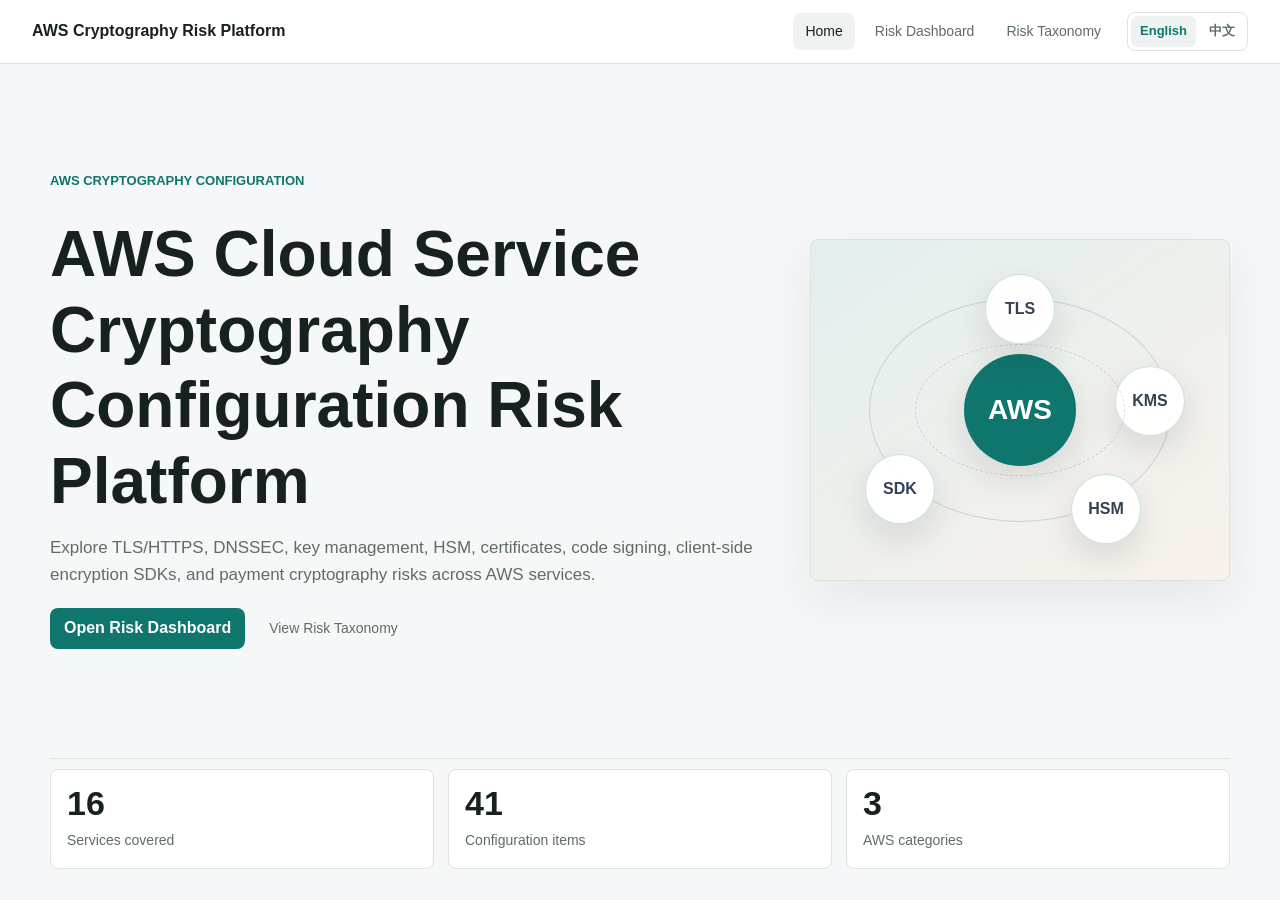
==== index-en.html @ e3a28295 "Add an English version. Add a fuction for language version changes,including Chinese and English." ====
<!doctype html>
<html lang="en">
  <head>
    <meta charset="utf-8" />
    <meta name="viewport" content="width=device-width, initial-scale=1" />
    <title>AWS Cryptography Risk Platform</title>
    <link rel="stylesheet" href="./styles.css" />
  </head>
  <body>
    <header class="topbar">
      <a class="brand" href="#/">AWS Cryptography Risk Platform</a>
      <div class="topbar-actions">
        <nav class="nav" aria-label="Navigation"></nav>
        <div class="language-switcher" role="group" aria-label="Language">
          <a href="./index-en.html" data-lang-page="en">English</a>
          <a href="./index.html" data-lang-page="zh">中文</a>
        </div>
      </div>
    </header>

    <main id="app" class="app" aria-live="polite"></main>

    <script>
      window.APP_CONFIG = {
        lang: "en",
        langKey: "en",
        title: "AWS Cryptography Risk Platform",
        languagePages: {
          en: "./index-en.html",
          zh: "./index.html",
        },
        data: {
          services: "./data/en_services.json",
          items: "./data/en_config_items.json",
          riskTypes: "./data/en_risk_types.json",
        },
        categoryOverrides: {
          kms: "Cryptography & PKI",
          cloudhsm: "Cryptography & PKI",
          "aws-encryption-sdk": "Cryptography & PKI",
          "aws-database-encryption-sdk": "Cryptography & PKI",
          "s3-encryption-client": "Cryptography & PKI",
          signer: "Security, Identity, & Compliance",
          acm: "Security, Identity, & Compliance",
          "payment-cryptography": "Security, Identity, & Compliance",
        },
        filters: {
          awsCategories: [
            { value: "all", label: "All" },
            { value: "Networking & Content Delivery", label: "Networking & Content Delivery" },
            { value: "Cryptography & PKI", label: "Cryptography & PKI" },
            { value: "Security, Identity, & Compliance", label: "Security, Identity, & Compliance" },
          ],
          cryptoGroups: [
            { value: "all", label: "All" },
            { value: "TLS / Security Policy", label: "TLS / Security Policy" },
            { value: "DNSSEC / Integrity", label: "DNSSEC / Integrity" },
            { value: "Network Connectivity Security", label: "Network Connectivity Security" },
            { value: "VPN", label: "VPN" },
            { value: "Key Management", label: "Key Management" },
            { value: "HSM / Hardware Security Module", label: "HSM / Hardware Security Module" },
            { value: "Certificate Management", label: "Certificate Management" },
            { value: "Code Signing", label: "Code Signing" },
            { value: "Client-side Encryption SDK", label: "Client-side Encryption SDK" },
            { value: "Payment Cryptography", label: "Payment Cryptography" },
          ],
          statuses: [
            { value: "all", label: "All" },
            { value: "configurable", label: "Configurable" },
            { value: "partially_configurable", label: "Partially configurable" },
            { value: "not_configurable", label: "Not configurable" },
          ],
        },
        labels: {
          navCover: "Home",
          navDashboard: "Risk Dashboard",
          navRiskTypes: "Risk Taxonomy",
          coverEyebrow: "AWS Cryptography Configuration",
          coverTitle: "AWS Cloud Service Cryptography Configuration Risk Platform",
          coverCopy: "Explore TLS/HTTPS, DNSSEC, key management, HSM, certificates, code signing, client-side encryption SDKs, and payment cryptography risks across AWS services.",
          enterDashboard: "Open Risk Dashboard",
          viewRiskTypes: "View Risk Taxonomy",
          servicesCovered: "Services covered",
          configItems: "Configuration items",
          officialCategories: "AWS categories",
          dashboardTitle: "Cryptography configuration risks organized by AWS service category",
          dashboardCopy: "Use AWS official categories as the primary grouping while preserving cryptography dimensions such as TLS, DNSSEC, key management, HSM, certificate lifecycle, code signing, and client-side encryption SDKs.",
          services: "Services",
          awsServiceCategory: "AWS service category",
          cryptoDimension: "Cryptography dimension",
          controllability: "Configuration controllability",
          searchLabel: "Search service or cryptography dimension",
          searchPlaceholder: "Search CloudFront, ACM, TLS, KMS, client-side encryption SDK...",
          serviceOverview: "Service Risk Overview",
          matchingSummary: (count, page, pages) => `${count} services match the current filters. Page ${page} of ${pages}.`,
          emptyResults: "No matching services. Clear the search term or switch filters back to All.",
          previous: "Previous",
          next: "Next",
          paginationLabel: "Service list pagination",
          viewDetails: "View Details",
          backDashboard: "Back to Risk Dashboard",
          serviceNotFound: (id) => `No service found for service_id ${id}.`,
          riskFocus: "Primary Risk Focus",
          noConfigRisk: "This service currently has no configuration-item risks and is shown for context.",
          awsCategory: "AWS service category",
          cryptoCategory: "Cryptography category",
          mainFocus: "Main focus",
          configurationItems: "Configuration items",
          configurationItem: "Configuration item",
          apiEndpoint: "API / endpoint",
          recommendedValues: "Recommended values",
          riskyValues: "Risky values",
          riskLevel: "Risk level",
          riskLevel_high: "High",
          riskLevel_medium: "Medium",
          riskLevel_low: "Low",
          references: "References",
          action: "Action",
          expand: "Expand",
          collapse: "Collapse",
          riskReason: "Risk reason",
          securityValueReason: "Security value reason",
          noItems: "No direct user-configurable cryptographic item is listed for this service. Treat the entry as explanatory and apply TLS, DNSSEC, or downstream encryption controls where relevant.",
          referenceLink: "AWS documentation",
          riskTaxonomyTitle: "Risk Taxonomy",
          riskTaxonomyCopy: "A consolidated view of cryptography configuration risk types, affected AWS services, typical risky values, and recommended remediation directions.",
          naTitle: "How to interpret N/A and non-configurable services",
          naCopy: "Some services do not expose direct TLS policy, cipher suite, or KMS key configuration. They remain in the platform to clarify encryption boundaries and point users to adjacent controls such as API TLS, Route 53 DNSSEC, PrivateLink, or downstream service TLS.",
          riskTypeList: "Supported Risk Types",
          relatedServices: "Related services: ",
          typicalRiskyValues: "Typical risky values: ",
          recommendedDirection: "Recommended direction: ",
          groupGuide: "Service Group Guide",
          fieldGuide: "Data Field Guide",
          standardGuide: "Risk Judgment Guide",
          showMore: (count) => `Show ${count} more`,
          showLess: "Show less",
          loadError: "Failed to load data. Please run the project through a local HTTP server so the browser can fetch JSON files.",
          coverGraphicLabel: "AWS cryptography risk cover graphic",
          platformSummaryLabel: "Platform summary",
          platformMetricsLabel: "Platform metrics",
          serviceFiltersLabel: "Service filters",
          serviceCardsLabel: "Service cards",
          riskTaxonomyEyebrow: "Risk Taxonomy",
        },
        guides: {
          groupHeaders: ["Cryptography dimension", "Description", "Related services"],
          groupRows: [
            ["TLS / Security Policy", "TLS protocol versions, HTTPS listeners, viewer security policies, and TLS endpoints.", "CloudFront, ALB, NLB, VPC Lattice"],
            ["DNSSEC / Integrity", "DNS response integrity and chain-of-trust controls.", "Route 53"],
            ["Network Connectivity Security", "Transport encryption visibility, enforcement, and service discovery boundaries.", "VPC, PrivateLink, Cloud Map"],
            ["VPN / IPsec", "IKE, IPsec, Phase 1/2 algorithms, DH groups, and tunnel authentication.", "Site-to-Site VPN, Client VPN"],
            ["Key Management", "KMS key type, usage, origin, rotation, and policy governance.", "AWS KMS"],
            ["HSM / Hardware Security Module", "HSM mode, mechanisms, key attributes, and crypto user ownership.", "CloudHSM"],
            ["Certificate Management", "Certificate request, import, export, transparency, renewal, and private-key boundaries.", "ACM, Private CA"],
            ["Code Signing", "Signing profile platform, signature algorithm, validity, and signing permissions.", "AWS Signer"],
            ["Client-side Encryption SDK", "Commitment policy, keyrings, cryptographic actions, and searchable encryption leakage.", "AWS Encryption SDK, Database Encryption SDK, S3 Encryption Client"],
            ["Payment Cryptography", "Payment key attributes, PIN/CVV/MAC/data operations, and key import/export.", "AWS Payment Cryptography"],
          ],
          fieldHeaders: ["Field", "Meaning", "Description"],
          fieldRows: [
            ["Service", "AWS service display name", "Human-readable service name."],
            ["Service_Group", "Cryptography dimension", "The cryptography-oriented grouping used in the dashboard."],
            ["Crypto_Category", "Cryptography category", "More specific protocol, key, certificate, or SDK category."],
            ["Configurable_Status", "Configuration controllability", "Whether the cryptographic control is directly configurable by customers."],
            ["Configuration_Item", "Configuration item", "The concrete setting, policy, API parameter, or SDK option being assessed."],
            ["API_Endpoint", "API / endpoint", "The API, CLI, SDK, or configuration surface where the item appears."],
            ["Recommended_Values", "Recommended values", "Preferred values or control direction."],
            ["Risky_Values", "Risky values", "Values that should be avoided, remediated, or justified as compatibility exceptions."],
          ],
          standardRows: [
            ["Risky value judgment", "A value is considered risky when it enables deprecated protocols, weak cipher properties, missing forward secrecy, weak key usage, uncontrolled key export, or ambiguous encryption boundaries."],
            ["Recommended value judgment", "Recommended values prioritize TLS 1.2/1.3, AEAD and forward secrecy, DNSSEC chain integrity, least-privilege key usage, governed certificate lifecycle, and current SDK cryptographic baselines."],
            ["Non-configurable services", "N/A does not mean no security concern. It means the service does not expose a direct cryptographic configuration field, so controls must be enforced through adjacent services and architecture."],
          ],
        },
      };
    </script>
    <script src="./app.js"></script>
  </body>
</html>
---- styles.css ----
:root {
  --bg: #f6f7f9;
  --surface: #ffffff;
  --surface-strong: #eef3f1;
  --text: #17211f;
  --muted: #5f6c68;
  --line: #dbe2df;
  --accent: #0f766e;
  --accent-2: #b45309;
  --accent-3: #334155;
  --danger: #b91c1c;
  --warn: #b45309;
  --info: #2563eb;
  --ok: #047857;
  --shadow: 0 18px 50px rgba(23, 33, 31, 0.08);
  color-scheme: light;
}

* {
  box-sizing: border-box;
}

body {
  margin: 0;
  background: var(--bg);
  color: var(--text);
  font-family:
    "Inter", "Segoe UI", "Microsoft YaHei", "PingFang SC", Arial, sans-serif;
  line-height: 1.55;
}

a {
  color: inherit;
  text-decoration: none;
}

button,
input {
  font: inherit;
}

.topbar {
  position: sticky;
  top: 0;
  z-index: 10;
  display: flex;
  align-items: center;
  justify-content: space-between;
  gap: 24px;
  min-height: 64px;
  padding: 0 32px;
  border-bottom: 1px solid rgba(219, 226, 223, 0.92);
  background: rgba(255, 255, 255, 0.92);
  backdrop-filter: blur(14px);
}

.brand {
  font-weight: 760;
}

.topbar-actions {
  display: flex;
  align-items: center;
  gap: 14px;
}

.nav {
  display: flex;
  gap: 8px;
}

.language-switcher {
  display: inline-flex;
  gap: 4px;
  padding: 3px;
  border: 1px solid var(--line);
  border-radius: 8px;
  background: var(--surface);
}

.language-switcher button,
.language-switcher a {
  display: inline-flex;
  align-items: center;
  justify-content: center;
  min-height: 30px;
  padding: 5px 9px;
  border: 0;
  border-radius: 6px;
  background: transparent;
  color: var(--muted);
  cursor: pointer;
  font-size: 13px;
  font-weight: 720;
}

.language-switcher button.active,
.language-switcher button:hover,
.language-switcher a.active,
.language-switcher a:hover {
  background: var(--surface-strong);
  color: var(--accent);
}

.nav a,
.secondary-link,
.back-link,
.detail-link {
  display: inline-flex;
  align-items: center;
  min-height: 36px;
  padding: 8px 12px;
  border-radius: 8px;
  color: var(--muted);
  font-size: 14px;
}

.nav a.active,
.nav a:hover,
.secondary-link:hover,
.back-link:hover,
.detail-link:hover {
  background: var(--surface-strong);
  color: var(--text);
}

.app {
  width: min(1180px, calc(100% - 36px));
  margin: 0 auto;
  padding: 28px 0 56px;
}

.app:has(.cover-page) {
  padding-top: 8px;
  padding-bottom: 24px;
}

.cover-page {
  display: grid;
  grid-template-columns: minmax(0, 1fr) 420px;
  gap: 30px;
  align-items: center;
  min-height: calc(100vh - 214px);
  padding: 0 0 10px;
}

.cover-panel {
  display: grid;
  gap: 16px;
}

.cover-panel h1 {
  max-width: 900px;
}

.cover-copy {
  max-width: 760px;
  margin: 0;
  color: var(--muted);
  font-size: 17px;
}

.cover-actions {
  display: flex;
  flex-wrap: wrap;
  gap: 12px;
  align-items: center;
  margin-top: 4px;
}

.cover-visual {
  min-height: 340px;
  border: 1px solid var(--line);
  border-radius: 8px;
  background:
    linear-gradient(145deg, rgba(15, 118, 110, 0.12), rgba(180, 83, 9, 0.08)),
    var(--surface);
  box-shadow: var(--shadow);
  overflow: hidden;
}

.risk-orbit {
  position: relative;
  width: 100%;
  height: 340px;
}

.risk-orbit::before,
.risk-orbit::after {
  content: "";
  position: absolute;
  inset: 58px;
  border: 1px solid rgba(95, 108, 104, 0.24);
  border-radius: 50%;
}

.risk-orbit::after {
  inset: 104px;
  border-style: dashed;
}

.node {
  position: absolute;
  display: inline-flex;
  align-items: center;
  justify-content: center;
  width: 70px;
  height: 70px;
  border: 1px solid rgba(15, 118, 110, 0.22);
  border-radius: 50%;
  background: rgba(255, 255, 255, 0.94);
  color: var(--accent-3);
  font-weight: 820;
  box-shadow: 0 14px 35px rgba(23, 33, 31, 0.12);
}

.node-main {
  top: 50%;
  left: 50%;
  width: 112px;
  height: 112px;
  transform: translate(-50%, -50%);
  background: var(--accent);
  color: #fff;
  font-size: 28px;
}

.node-a {
  top: 34px;
  left: 50%;
  transform: translateX(-50%);
}

.node-b {
  top: 126px;
  right: 44px;
}

.node-c {
  right: 88px;
  bottom: 36px;
}

.node-d {
  bottom: 56px;
  left: 54px;
}

.cover-stats {
  display: grid;
  grid-template-columns: repeat(3, 1fr);
  gap: 14px;
  padding-top: 10px;
  border-top: 1px solid var(--line);
}

.cover-stats div {
  min-height: 92px;
  padding: 16px;
  border: 1px solid var(--line);
  border-radius: 8px;
  background: var(--surface);
}

.cover-stats strong {
  display: block;
  font-size: 34px;
  line-height: 1;
}

.cover-stats span {
  display: block;
  margin-top: 10px;
  color: var(--muted);
  font-size: 14px;
}

.hero {
  display: grid;
  grid-template-columns: minmax(0, 1fr) 360px;
  gap: 32px;
  align-items: end;
  padding: 48px 0 34px;
  border-bottom: 1px solid var(--line);
}

.eyebrow {
  margin: 0 0 10px;
  color: var(--accent);
  font-size: 13px;
  font-weight: 760;
  letter-spacing: 0;
  text-transform: uppercase;
}

h1,
h2,
h3 {
  margin: 0;
  line-height: 1.18;
}

h1 {
  max-width: 860px;
  font-size: clamp(34px, 5vw, 64px);
  font-weight: 820;
}

h2 {
  font-size: 24px;
}

h3 {
  font-size: 18px;
}

.hero-copy,
.page-title p {
  max-width: 840px;
  margin: 18px 0 0;
  color: var(--muted);
  font-size: 17px;
}

.hero-metrics {
  display: grid;
  grid-template-columns: repeat(3, 1fr);
  gap: 10px;
}

.hero-metrics div {
  min-height: 104px;
  padding: 18px;
  border: 1px solid var(--line);
  border-radius: 8px;
  background: var(--surface);
  box-shadow: var(--shadow);
}

.hero-metrics strong,
.kpi strong {
  display: block;
  font-size: 32px;
  line-height: 1;
}

.hero-metrics span,
.kpi span {
  display: block;
  margin-top: 10px;
  color: var(--muted);
  font-size: 13px;
}

.filters {
  display: grid;
  gap: 18px;
  padding: 28px 0;
}

.filter-block {
  display: grid;
  gap: 8px;
}

.filter-label {
  color: var(--muted);
  font-size: 14px;
  font-weight: 650;
}

.search-box {
  display: grid;
  gap: 8px;
  color: var(--muted);
  font-size: 14px;
  font-weight: 650;
}

.search-box input {
  width: 100%;
  min-height: 48px;
  padding: 0 16px;
  border: 1px solid var(--line);
  border-radius: 8px;
  background: var(--surface);
  color: var(--text);
  outline: none;
}

.search-box input:focus {
  border-color: var(--accent);
  box-shadow: 0 0 0 4px rgba(15, 118, 110, 0.12);
}

.chips {
  display: flex;
  flex-wrap: wrap;
  gap: 10px;
}

.chip {
  min-height: 34px;
  padding: 7px 12px;
  border: 1px solid var(--line);
  border-radius: 999px;
  background: var(--surface);
  color: var(--muted);
  cursor: pointer;
}

.chip.active,
.chip:hover {
  border-color: rgba(15, 118, 110, 0.34);
  background: var(--surface-strong);
  color: var(--accent);
}

.chip-toggle {
  border-style: dashed;
  color: var(--accent);
  font-weight: 750;
}

.section-head {
  display: flex;
  justify-content: space-between;
  gap: 18px;
  align-items: end;
  margin: 10px 0 18px;
}

.section-head p {
  margin: 8px 0 0;
  color: var(--muted);
}

.service-grid {
  display: grid;
  grid-template-columns: repeat(3, minmax(0, 1fr));
  gap: 16px;
}

.pagination {
  display: flex;
  justify-content: center;
  align-items: center;
  gap: 10px;
  margin-top: 22px;
}

.pagination-pages {
  display: flex;
  flex-wrap: wrap;
  justify-content: center;
  gap: 8px;
}

.pagination button {
  min-width: 38px;
  min-height: 36px;
  padding: 7px 12px;
  border: 1px solid var(--line);
  border-radius: 8px;
  background: var(--surface);
  color: var(--muted);
  cursor: pointer;
}

.pagination button:hover:not(:disabled),
.pagination button.active {
  border-color: rgba(15, 118, 110, 0.34);
  background: var(--surface-strong);
  color: var(--accent);
}

.pagination button.active {
  font-weight: 800;
}

.pagination button:disabled {
  opacity: 0.48;
  cursor: not-allowed;
}

.service-card {
  display: flex;
  flex-direction: column;
  gap: 14px;
  min-height: 320px;
  padding: 20px;
  border: 1px solid var(--line);
  border-radius: 8px;
  background: var(--surface);
  box-shadow: 0 10px 30px rgba(23, 33, 31, 0.04);
}

.service-card h3 {
  min-height: 44px;
  overflow-wrap: anywhere;
  word-break: break-word;
}

.meta-list {
  display: grid;
  gap: 8px;
  margin: 0;
}

.meta-list div {
  display: grid;
  grid-template-columns: 92px minmax(0, 1fr);
  gap: 10px;
}

.meta-list dt {
  color: var(--muted);
  font-size: 13px;
}

.meta-list dd {
  margin: 0;
  min-width: 0;
  overflow-wrap: anywhere;
  word-break: break-word;
}

.tag-row {
  display: grid;
  grid-template-columns: max-content minmax(0, 1fr);
  gap: 8px;
  align-items: start;
  min-height: 60px;
}

.tag-row .official {
  grid-column: 1 / -1;
  width: fit-content;
}

.tag {
  display: inline-flex;
  align-items: center;
  width: fit-content;
  max-width: 100%;
  min-height: 26px;
  padding: 4px 8px;
  border-radius: 999px;
  background: #edf4f2;
  color: #0f5f58;
  font-size: 12px;
  font-weight: 700;
  overflow-wrap: anywhere;
  word-break: break-word;
}

.tag.official {
  background: #e0f2fe;
  color: #075985;
}

.tag.partial {
  background: #fff7ed;
  color: var(--warn);
}

.tag.none {
  background: #f1f5f9;
  color: var(--accent-3);
}

.tag.high {
  background: #fee2e2;
  color: var(--danger);
}

.tag.medium {
  background: #fef3c7;
  color: var(--warn);
}

.tag.low,
.tag.info {
  background: #dbeafe;
  color: var(--info);
}

.card-actions {
  margin-top: auto;
}

.primary-button {
  display: inline-flex;
  align-items: center;
  justify-content: center;
  min-height: 38px;
  padding: 8px 14px;
  border-radius: 8px;
  background: var(--accent);
  color: #fff;
  font-weight: 750;
}

.primary-button:hover {
  background: #0d625c;
}

.back-link {
  margin-bottom: 18px;
}

.detail-header {
  display: grid;
  gap: 18px;
  padding-bottom: 26px;
  border-bottom: 1px solid var(--line);
}

.detail-intro {
  max-width: 880px;
  margin: 0;
  color: var(--muted);
  font-size: 16px;
}

.info-grid {
  display: grid;
  grid-template-columns: repeat(5, minmax(0, 1fr));
  gap: 10px;
}

.kpi {
  min-height: 96px;
  padding: 16px;
  border: 1px solid var(--line);
  border-radius: 8px;
  background: var(--surface);
}

.detail-header .kpi {
  min-height: 84px;
  padding: 14px;
}

.detail-header .kpi span {
  margin-top: 0;
  font-size: 12px;
}

.detail-header .kpi strong {
  margin-top: 8px;
  font-size: 17px;
  line-height: 1.28;
}

.risk-focus,
.analysis-table-wrap,
.info-band,
.accordion-section,
.two-column {
  margin-top: 24px;
}

.risk-focus,
.info-band {
  padding: 20px;
  border: 1px solid var(--line);
  border-radius: 8px;
  background: var(--surface);
}

.risk-focus ul {
  margin: 12px 0 0;
  padding-left: 22px;
}

.risk-focus li,
.kpi strong {
  overflow-wrap: anywhere;
  word-break: break-word;
}

.analysis-table-wrap {
  overflow-x: hidden;
  border: 1px solid var(--line);
  border-radius: 8px;
  background: var(--surface);
}

table {
  width: 100%;
  border-collapse: collapse;
}

th,
td {
  padding: 13px 14px;
  border-bottom: 1px solid var(--line);
  text-align: left;
  vertical-align: top;
}

th {
  background: #f8faf9;
  color: var(--muted);
  font-size: 13px;
  white-space: nowrap;
}

td {
  min-width: 150px;
}

td:first-child {
  min-width: 220px;
}

.analysis-table {
  table-layout: fixed;
}

.analysis-table .col-config {
  width: 18%;
}

.analysis-table .col-api {
  width: 20%;
}

.analysis-table .col-recommended,
.analysis-table .col-risky {
  width: 17%;
}

.analysis-table .col-level {
  width: 10%;
}

.analysis-table .col-reference {
  width: 10%;
}

.analysis-table .col-action {
  width: 8%;
}

.analysis-table th,
.analysis-table td {
  min-width: 0;
  overflow-wrap: anywhere;
  word-break: break-word;
}

.analysis-table td {
  white-space: pre-line;
}

.analysis-table th {
  white-space: normal;
}

tr.detail-row td {
  background: #fbfcfc;
}

.expand-button {
  border: 0;
  background: transparent;
  color: var(--accent);
  cursor: pointer;
  font-weight: 760;
  padding: 0;
}

.reason-grid {
  display: grid;
  grid-template-columns: 1fr 1fr;
  gap: 18px;
}

.reason-grid h4 {
  margin: 0 0 8px;
}

.reason-grid p {
  margin: 0;
  color: var(--muted);
}

.page-title {
  padding: 42px 0 28px;
  border-bottom: 1px solid var(--line);
}

.important {
  border-left: 5px solid var(--accent);
}

.info-band p {
  margin: 10px 0 0;
  color: var(--muted);
}

.accordion-list {
  display: grid;
  gap: 10px;
  margin-top: 14px;
}

details {
  border: 1px solid var(--line);
  border-radius: 8px;
  background: var(--surface);
}

summary {
  cursor: pointer;
  padding: 16px 18px;
  font-weight: 760;
}

details .panel {
  padding: 0 18px 18px;
  color: var(--muted);
}

.two-column {
  display: grid;
  grid-template-columns: 1fr 1fr;
  gap: 18px;
}

.compact-table {
  margin-top: 14px;
  overflow: auto;
  border: 1px solid var(--line);
  border-radius: 8px;
  background: var(--surface);
}

.empty-state {
  padding: 28px;
  border: 1px dashed var(--line);
  border-radius: 8px;
  background: var(--surface);
  color: var(--muted);
}

@media (max-width: 980px) {
  .hero,
  .cover-page,
  .two-column {
    grid-template-columns: 1fr;
  }

  .cover-page {
    min-height: auto;
  }

  .service-grid,
  .info-grid {
    grid-template-columns: repeat(2, minmax(0, 1fr));
  }
}

@media (max-width: 680px) {
  .topbar {
    align-items: flex-start;
    flex-direction: column;
    padding: 14px 18px;
  }

  .topbar-actions {
    align-items: flex-start;
    flex-direction: column;
    gap: 10px;
    width: 100%;
  }

  .nav {
    flex-wrap: wrap;
  }

  .app {
    width: min(100% - 28px, 1180px);
    padding-top: 18px;
  }

  .app:has(.cover-page) {
    padding-top: 6px;
    padding-bottom: 18px;
  }

  .hero {
    padding-top: 26px;
  }

  .hero-metrics,
  .cover-stats,
  .service-grid,
  .info-grid,
  .reason-grid {
    grid-template-columns: 1fr;
  }

  .tag-row {
    grid-template-columns: 1fr;
  }

  .pagination {
    align-items: stretch;
    flex-direction: column;
  }

  .cover-page {
    min-height: auto;
    padding-top: 0;
  }

  .cover-visual,
  .risk-orbit {
    min-height: 260px;
    height: 260px;
  }

  .risk-orbit::before {
    inset: 34px;
  }

  .risk-orbit::after {
    inset: 68px;
  }

  .node {
    width: 58px;
    height: 58px;
    font-size: 13px;
  }

  .node-main {
    width: 92px;
    height: 92px;
    font-size: 23px;
  }

  .node-a {
    top: 18px;
  }

  .node-b {
    top: 98px;
    right: 24px;
  }

  .node-c {
    right: 56px;
    bottom: 22px;
  }

  .node-d {
    bottom: 40px;
    left: 28px;
  }

  .section-head {
    align-items: flex-start;
    flex-direction: column;
  }

  h1 {
    font-size: 36px;
  }
}
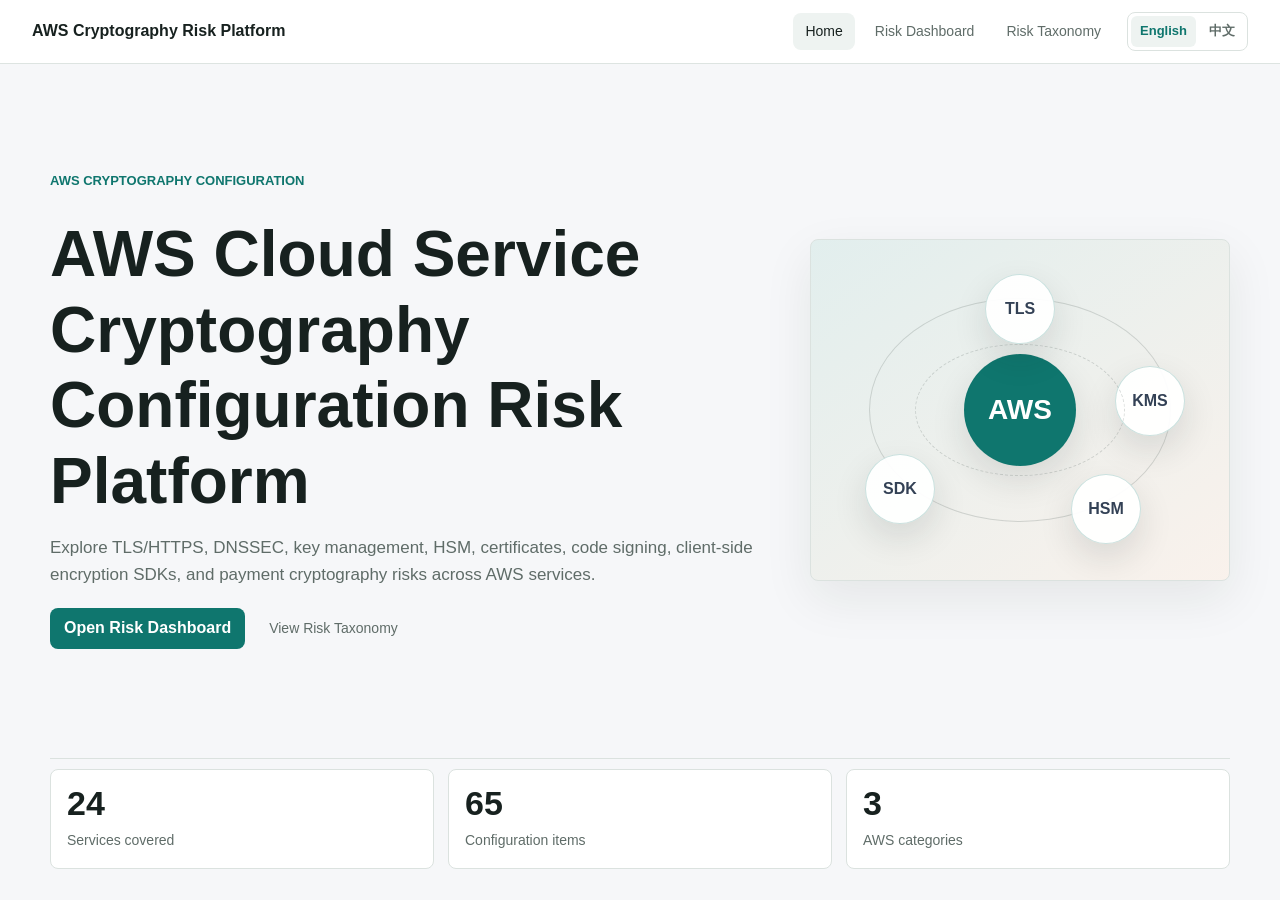
==== commit 5827190c: "add new analysis of AWS services" ====
--- a/index-en.html
+++ b/index-en.html
@@ -58,6 +58,7 @@
             { value: "Network Connectivity Security", label: "Network Connectivity Security" },
             { value: "VPN", label: "VPN" },
             { value: "Key Management", label: "Key Management" },
+            { value: "Identity & Credential Security", label: "Identity & Credential Security" },
             { value: "HSM / Hardware Security Module", label: "HSM / Hardware Security Module" },
             { value: "Certificate Management", label: "Certificate Management" },
             { value: "Code Signing", label: "Code Signing" },
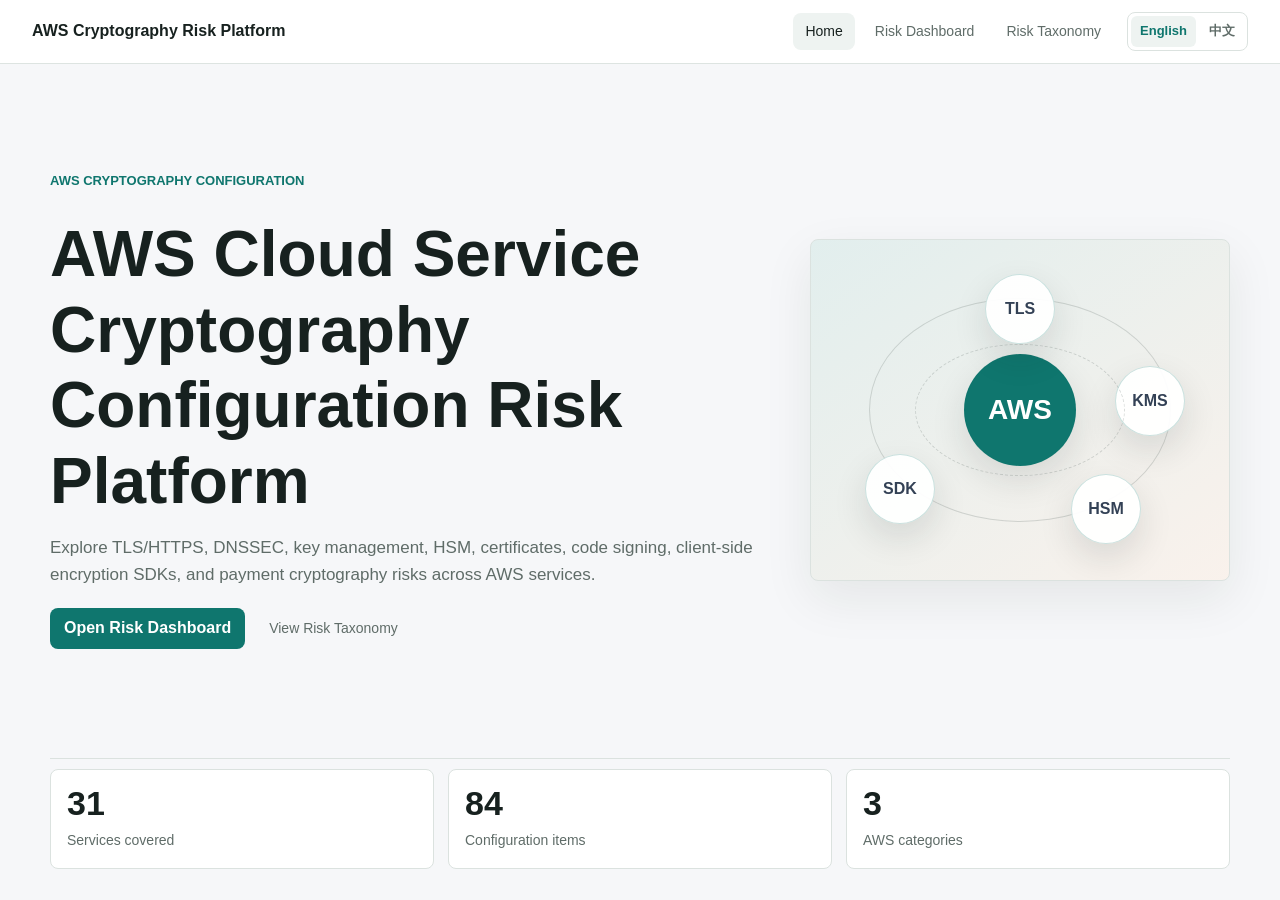
==== commit 98d5c434: "add new analysis of AWS services" ====
--- a/index-en.html
+++ b/index-en.html
@@ -59,6 +59,8 @@
             { value: "VPN", label: "VPN" },
             { value: "Key Management", label: "Key Management" },
             { value: "Identity & Credential Security", label: "Identity & Credential Security" },
+            { value: "Data Protection", label: "Data Protection" },
+            { value: "Security Monitoring & Compliance", label: "Security Monitoring & Compliance" },
             { value: "HSM / Hardware Security Module", label: "HSM / Hardware Security Module" },
             { value: "Certificate Management", label: "Certificate Management" },
             { value: "Code Signing", label: "Code Signing" },
